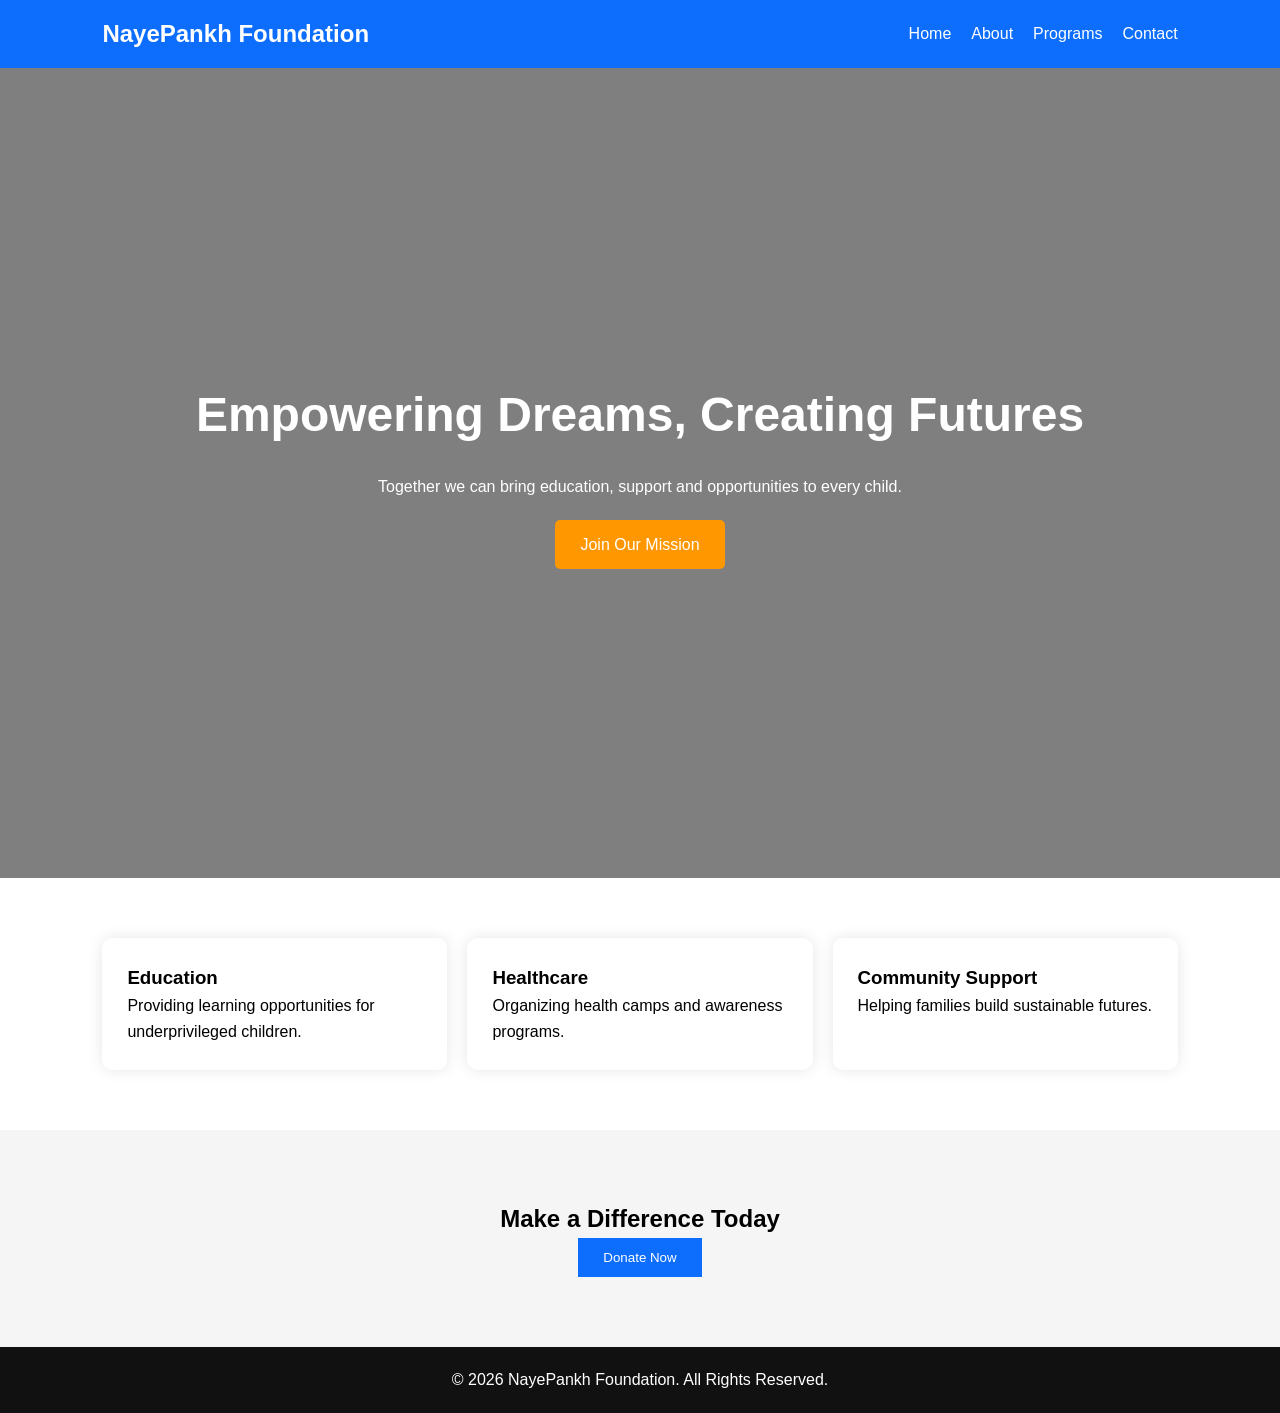
==== index.html @ 748fe30a "added about.html, contact.html, index.html, programs.html, script.js, style.css" ====
<!DOCTYPE html>
<html lang="en">
<head>
<meta charset="UTF-8">
<meta name="viewport" content="width=device-width, initial-scale=1.0">
<title>NayePankh Foundation</title>
<link rel="stylesheet" href="style.css">
</head>

<body>

<header>
    <nav>
        <h2>NayePankh Foundation</h2>

        <div class="menu-toggle">☰</div>

        <ul class="nav-links">
            <li><a href="index.html">Home</a></li>
            <li><a href="about.html">About</a></li>
            <li><a href="programs.html">Programs</a></li>
            <li><a href="contact.html">Contact</a></li>
        </ul>
    </nav>
</header>

<section class="hero">
    <h1>Empowering Dreams, Creating Futures</h1>
    <p>Together we can bring education, support and opportunities to every child.</p>

    <a href="contact.html" class="btn">Join Our Mission</a>
</section>

<section class="features">
    <div class="card">
        <h3>Education</h3>
        <p>Providing learning opportunities for underprivileged children.</p>
    </div>

    <div class="card">
        <h3>Healthcare</h3>
        <p>Organizing health camps and awareness programs.</p>
    </div>

    <div class="card">
        <h3>Community Support</h3>
        <p>Helping families build sustainable futures.</p>
    </div>
</section>

<section class="donate">
    <h2>Make a Difference Today</h2>
    <button id="donateBtn">Donate Now</button>
</section>

<footer>
    <p>© 2026 NayePankh Foundation. All Rights Reserved.</p>
</footer>

<script src="script.js"></script>
</body>
</html>
---- style.css ----
*{
margin:0;
padding:0;
box-sizing:border-box;
font-family:Arial,sans-serif;
}

body{
line-height:1.6;
}

header{
background:#0d6efd;
padding:15px 8%;
color:white;
}

nav{
display:flex;
justify-content:space-between;
align-items:center;
}

.nav-links{
display:flex;
list-style:none;
gap:20px;
}

.nav-links a{
color:white;
text-decoration:none;
}

.hero{
height:90vh;
background:linear-gradient(rgba(0,0,0,.5),rgba(0,0,0,.5)),
url("https://images.unsplash.com/photo-1488521787991-ed7bbaae773c");
background-size:cover;
background-position:center;
display:flex;
flex-direction:column;
justify-content:center;
align-items:center;
text-align:center;
color:white;
padding:20px;
}

.hero h1{
font-size:3rem;
animation:fadeUp 1s ease;
}

.hero p{
margin:20px 0;
max-width:600px;
}

.btn{
background:#ff9800;
padding:12px 25px;
color:white;
text-decoration:none;
border-radius:5px;
}

.features{
display:grid;
grid-template-columns:repeat(auto-fit,minmax(250px,1fr));
gap:20px;
padding:60px 8%;
}

.card{
padding:25px;
background:white;
border-radius:10px;
box-shadow:0 0 15px rgba(0,0,0,.1);
transition:.3s;
}

.card:hover{
transform:translateY(-8px);
}

.donate{
text-align:center;
padding:70px 20px;
background:#f5f5f5;
}

.donate button{
padding:12px 25px;
background:#0d6efd;
border:none;
color:white;
cursor:pointer;
}

.page{
padding:80px 10%;
}

form{
display:flex;
flex-direction:column;
gap:15px;
max-width:500px;
}

input,textarea{
padding:12px;
}

button{
padding:12px;
border:none;
background:#0d6efd;
color:white;
}

footer{
text-align:center;
padding:20px;
background:#111;
color:white;
}

.menu-toggle{
display:none;
font-size:25px;
cursor:pointer;
}

@keyframes fadeUp{
from{
opacity:0;
transform:translateY(40px);
}
to{
opacity:1;
transform:translateY(0);
}
}

@media(max-width:768px){

.menu-toggle{
display:block;
}

.nav-links{
display:none;
flex-direction:column;
position:absolute;
top:70px;
left:0;
width:100%;
background:#0d6efd;
padding:20px;
}

.nav-links.active{
display:flex;
}

.hero h1{
font-size:2rem;
}

}
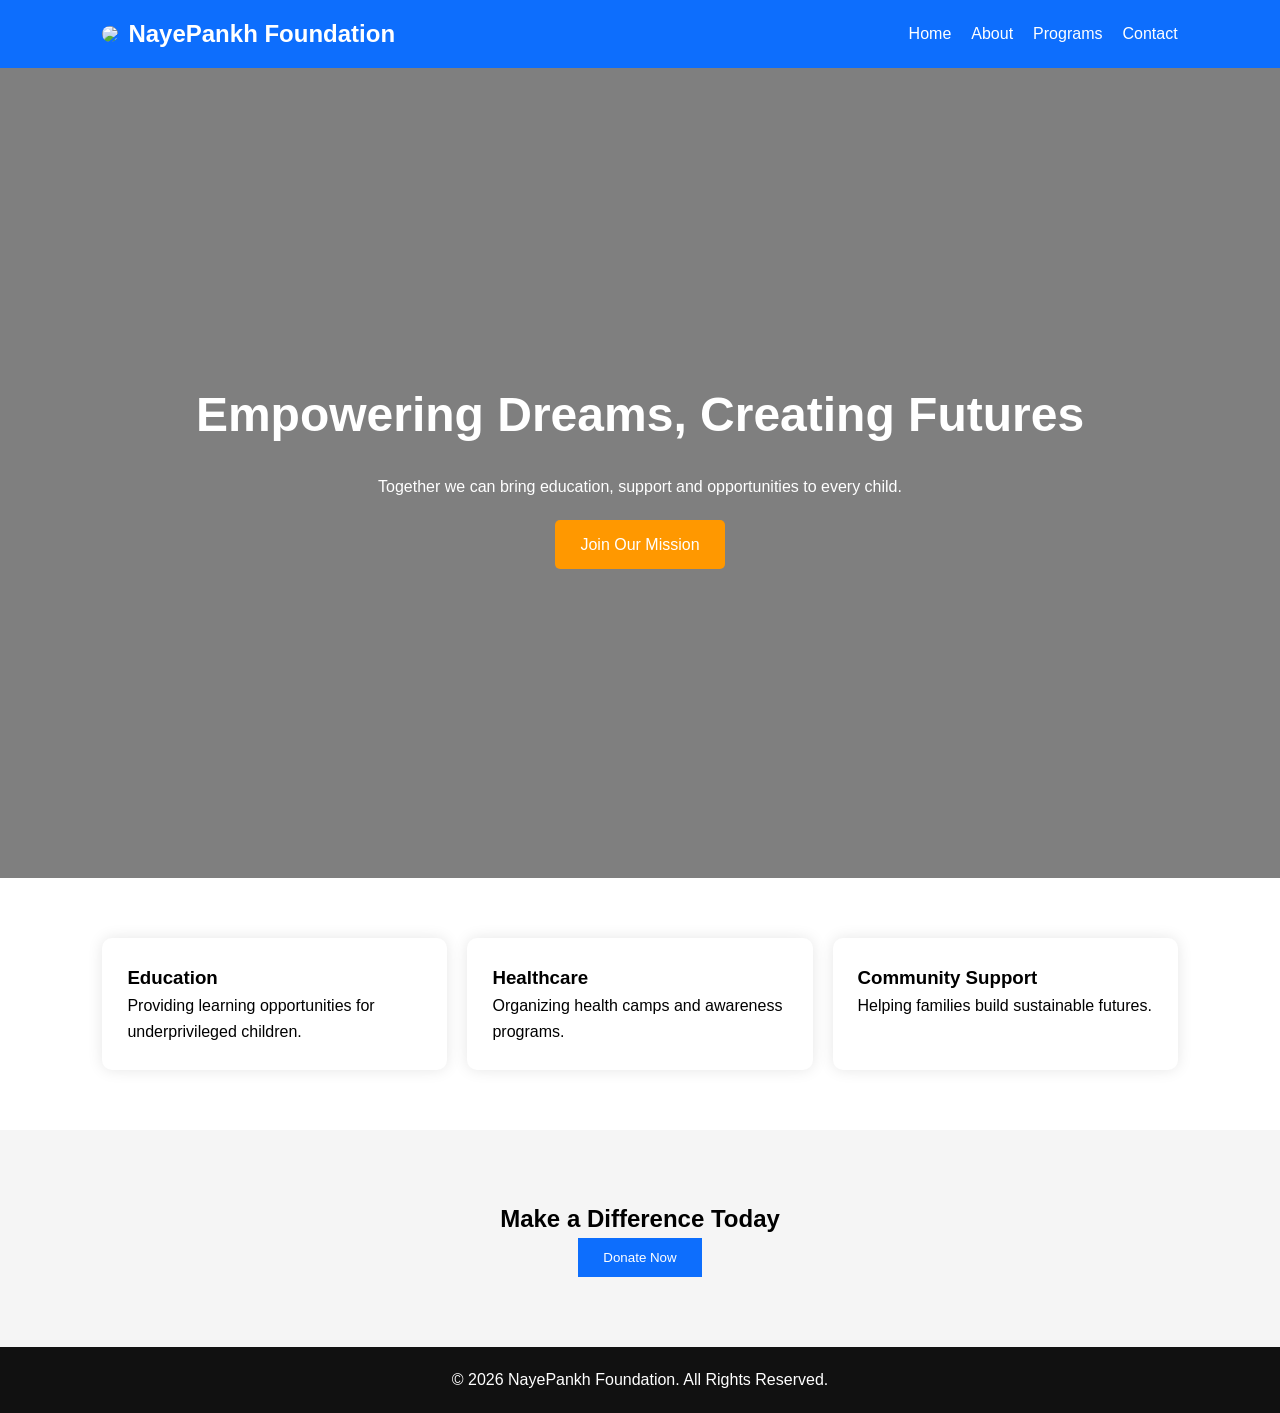
==== commit e964b874: "footer on about page was acting up, fixed it by giving an inline css of postion fixed added a logo i" ====
--- a/index.html
+++ b/index.html
@@ -11,11 +11,14 @@
 
 <header>
     <nav>
-        <h2>NayePankh Foundation</h2>
-
+        <div class="nav_logo">
+            <img src="../nayepankh_project/images/logo-AVLW2LLWZkI8v845.avif" class="logo_img"/>
+            <h2>NayePankh Foundation</h2>
+        </div>
         <div class="menu-toggle">☰</div>
 
         <ul class="nav-links">
+           
             <li><a href="index.html">Home</a></li>
             <li><a href="about.html">About</a></li>
             <li><a href="programs.html">Programs</a></li>
--- a/style.css
+++ b/style.css
@@ -19,6 +19,11 @@
 display:flex;
 justify-content:space-between;
 align-items:center;
+}
+.nav_logo{
+display: flex;
+align-items: center;
+gap: 10px;
 }
 
 .nav-links{
@@ -125,12 +130,21 @@
 padding:20px;
 background:#111;
 color:white;
+bottom: 0;
+width: 100%;
 }
 
 .menu-toggle{
 display:none;
 font-size:25px;
 cursor:pointer;
+}
+
+.logo_img {
+    border-radius: 50%;
+    max-width: 75px;
+    max-height: 75px;
+    
 }
 
 @keyframes fadeUp{
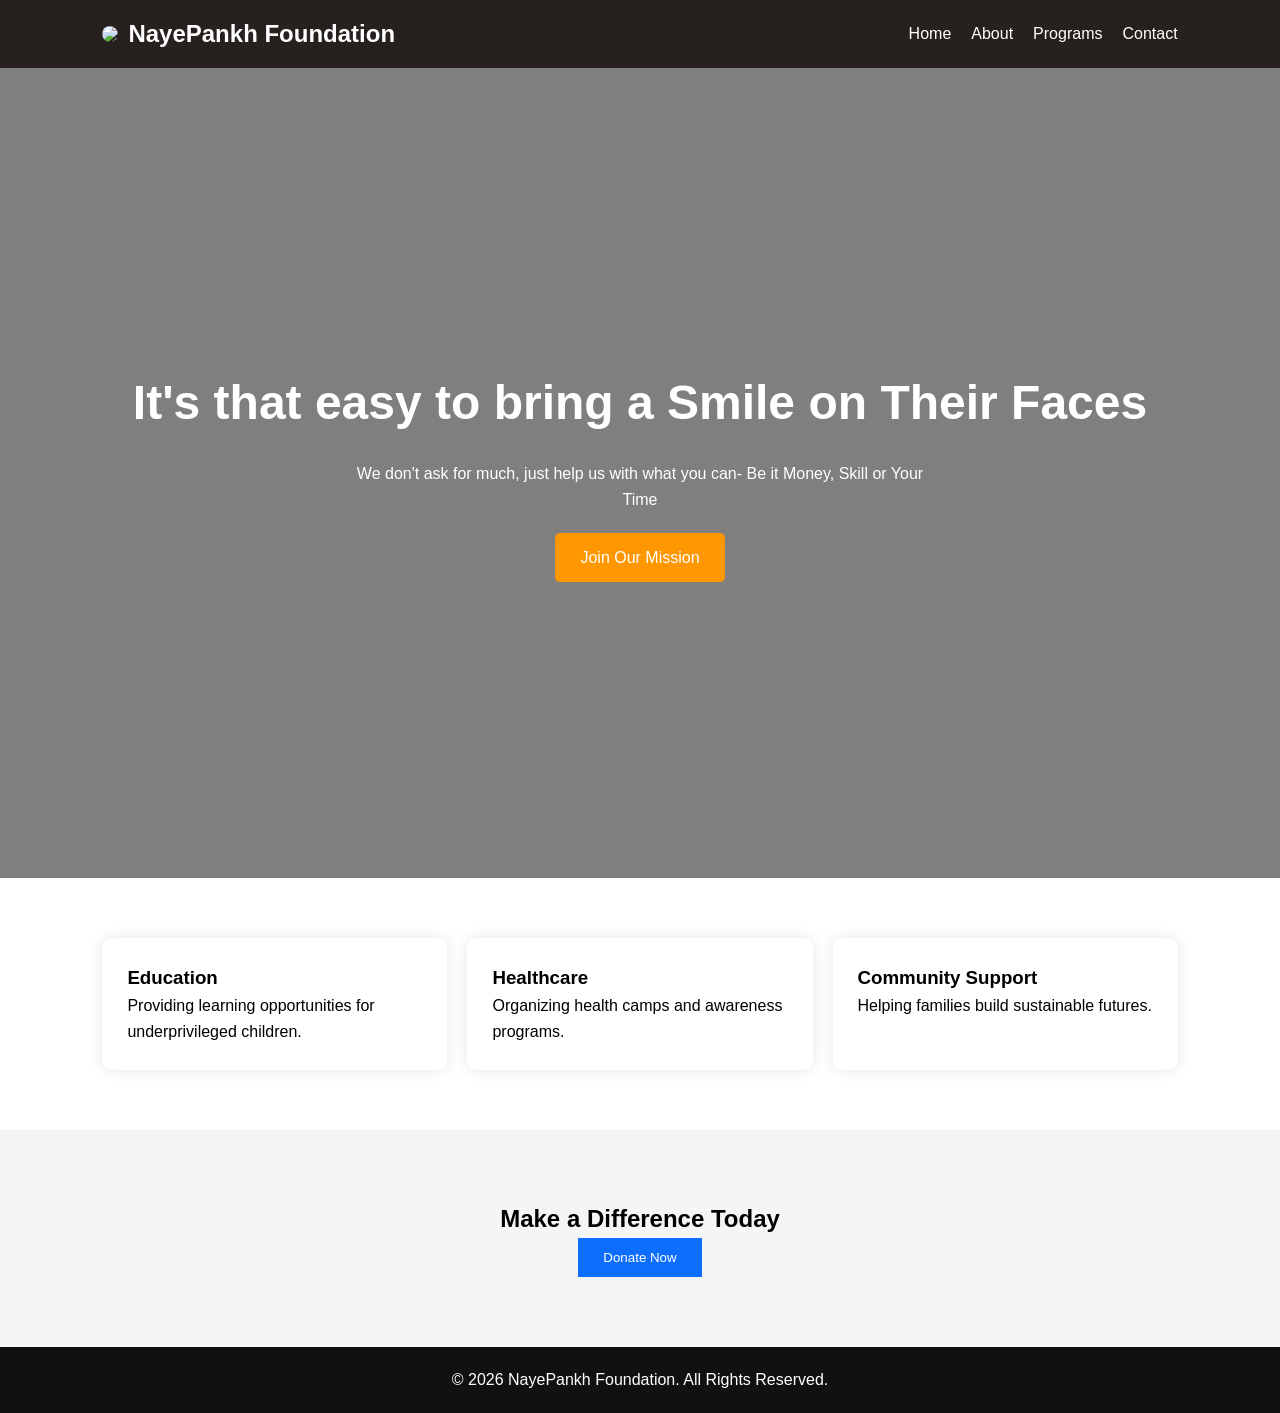
==== commit 003424c8: "added a scroll to top button" ====
--- a/index.html
+++ b/index.html
@@ -28,8 +28,8 @@
 </header>
 
 <section class="hero">
-    <h1>Empowering Dreams, Creating Futures</h1>
-    <p>Together we can bring education, support and opportunities to every child.</p>
+    <h1>It's that easy to bring a Smile on Their Faces</h1>
+    <p>We don't ask for much, just help us with what you can- Be it Money, Skill or Your Time</p>
 
     <a href="contact.html" class="btn">Join Our Mission</a>
 </section>
@@ -60,6 +60,7 @@
     <p>© 2026 NayePankh Foundation. All Rights Reserved.</p>
 </footer>
 
+<button id="scrollBtn" title="Go to top">↑ Top</button>
 <script src="script.js"></script>
 </body>
 </html>
--- a/style.css
+++ b/style.css
@@ -10,7 +10,7 @@
 }
 
 header{
-background:#0d6efd;
+background:#26201e;
 padding:15px 8%;
 color:white;
 }
@@ -146,6 +146,26 @@
     max-height: 75px;
     
 }
+#scrollBtn {
+  display: none; /* Hidden initially */
+  position: fixed; /* Fixed/sticky position */
+  bottom: 20px; /* Place the button at the bottom of the page */
+  right: 30px; /* Place the button 30px from the right */
+  z-index: 99; /* Make sure it does not overlap other elements */
+  border: none; 
+  outline: none; 
+  background-color: #555; 
+  color: white; 
+  cursor: pointer; 
+  padding: 15px; 
+  border-radius: 10px; 
+  font-size: 18px; 
+}
+
+#scrollBtn:hover {
+  background-color: #333; /* Add a dark background on hover */
+}
+
 
 @keyframes fadeUp{
 from{
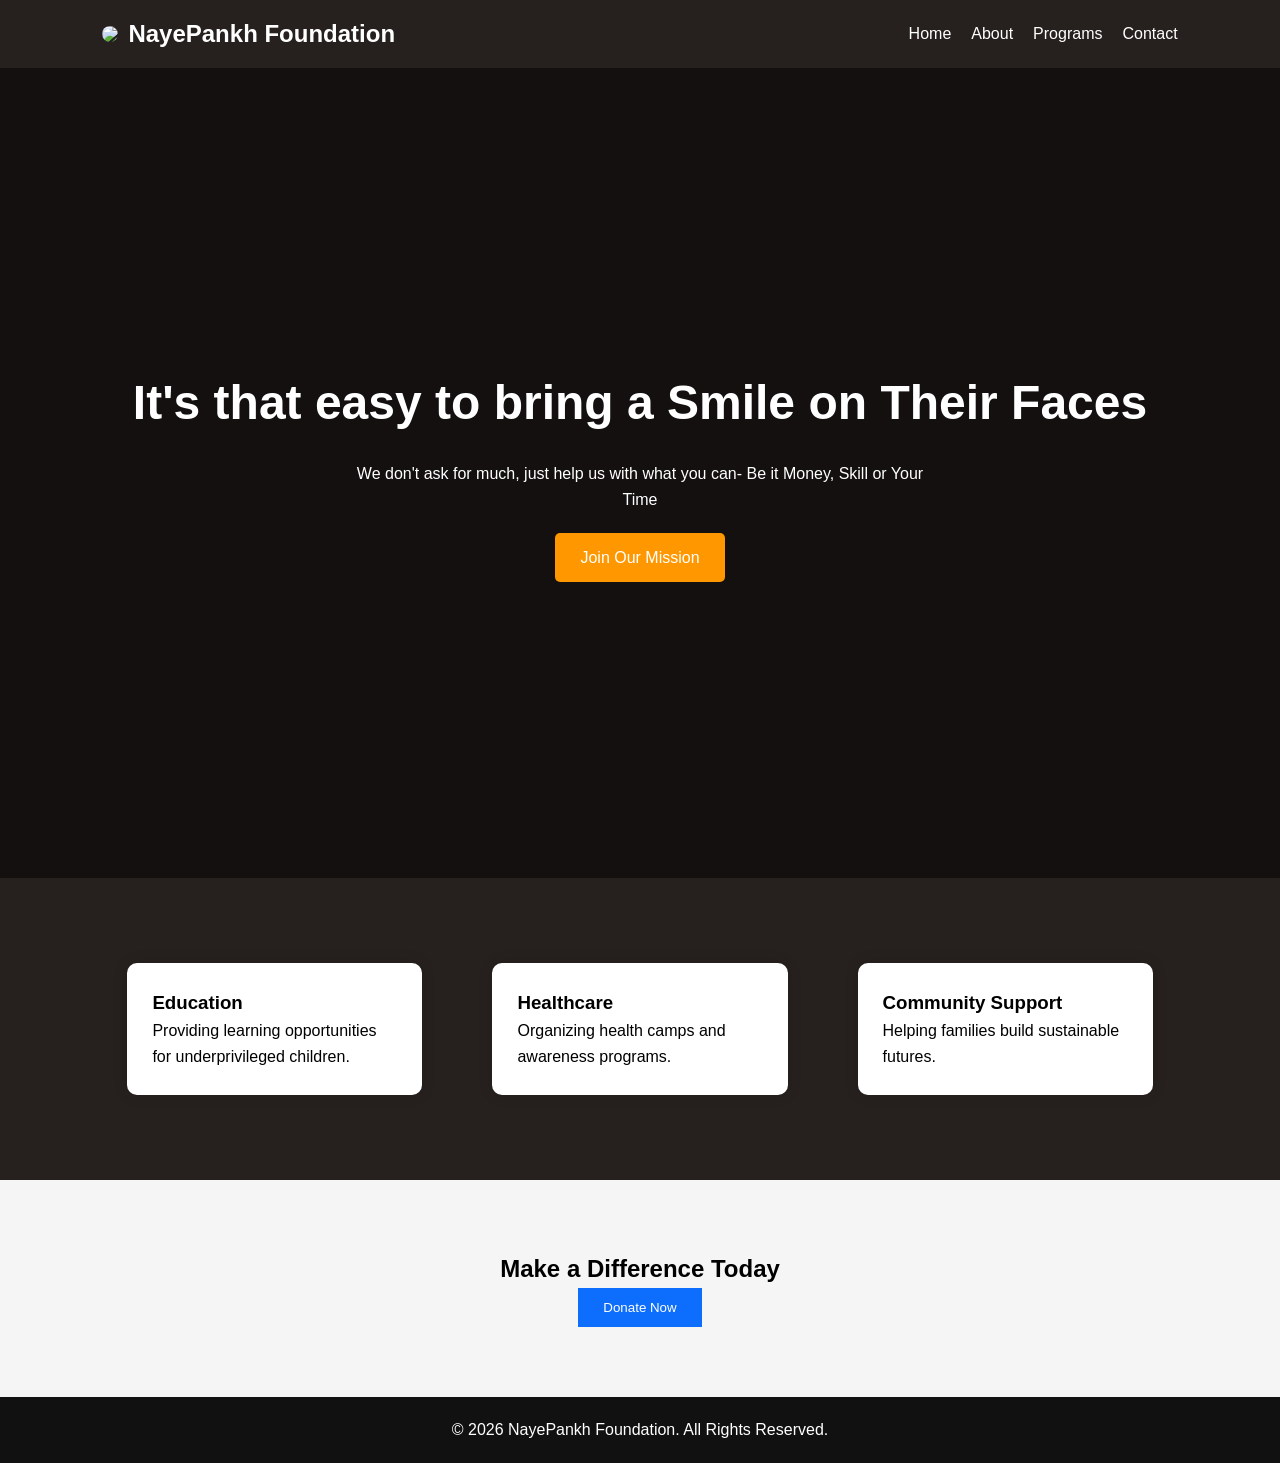
==== commit 9a4588a5: "final push before testing" ====
--- a/index.html
+++ b/index.html
@@ -3,7 +3,8 @@
 <head>
 <meta charset="UTF-8">
 <meta name="viewport" content="width=device-width, initial-scale=1.0">
-<title>NayePankh Foundation</title>
+<title>Home | NayePankh Foundation</title>
+<link rel="icon" type="image/png" href="./images/logo-AVLW2LLWZkI8v845.avif">
 <link rel="stylesheet" href="style.css">
 </head>
 
--- a/style.css
+++ b/style.css
@@ -7,6 +7,7 @@
 
 body{
 line-height:1.6;
+background-color: #26201e;
 }
 
 header{
@@ -79,6 +80,7 @@
 
 .card{
 padding:25px;
+margin: 25px;
 background:white;
 border-radius:10px;
 box-shadow:0 0 15px rgba(0,0,0,.1);
@@ -105,6 +107,7 @@
 
 .page{
 padding:80px 10%;
+color: #f5f5f5;
 }
 
 form{
@@ -147,11 +150,11 @@
     
 }
 #scrollBtn {
-  display: none; /* Hidden initially */
-  position: fixed; /* Fixed/sticky position */
-  bottom: 20px; /* Place the button at the bottom of the page */
-  right: 30px; /* Place the button 30px from the right */
-  z-index: 99; /* Make sure it does not overlap other elements */
+  display: none; 
+  position: fixed; 
+  bottom: 20px; 
+  right: 30px; 
+  z-index: 99; 
   border: none; 
   outline: none; 
   background-color: #555; 
@@ -161,6 +164,16 @@
   border-radius: 10px; 
   font-size: 18px; 
 }
+.smiling_kid{
+    display: flex;
+    align-items: end;
+}
+.smlkid_img{
+width:300px;
+    height:300px;
+    display:block;
+    margin:20px auto;
+}
 
 #scrollBtn:hover {
   background-color: #333; /* Add a dark background on hover */
@@ -187,11 +200,11 @@
 .nav-links{
 display:none;
 flex-direction:column;
-position:absolute;
-top:70px;
+position: absolute;
+top:100px;
 left:0;
 width:100%;
-background:#0d6efd;
+background:#26201e;
 padding:20px;
 }
 
